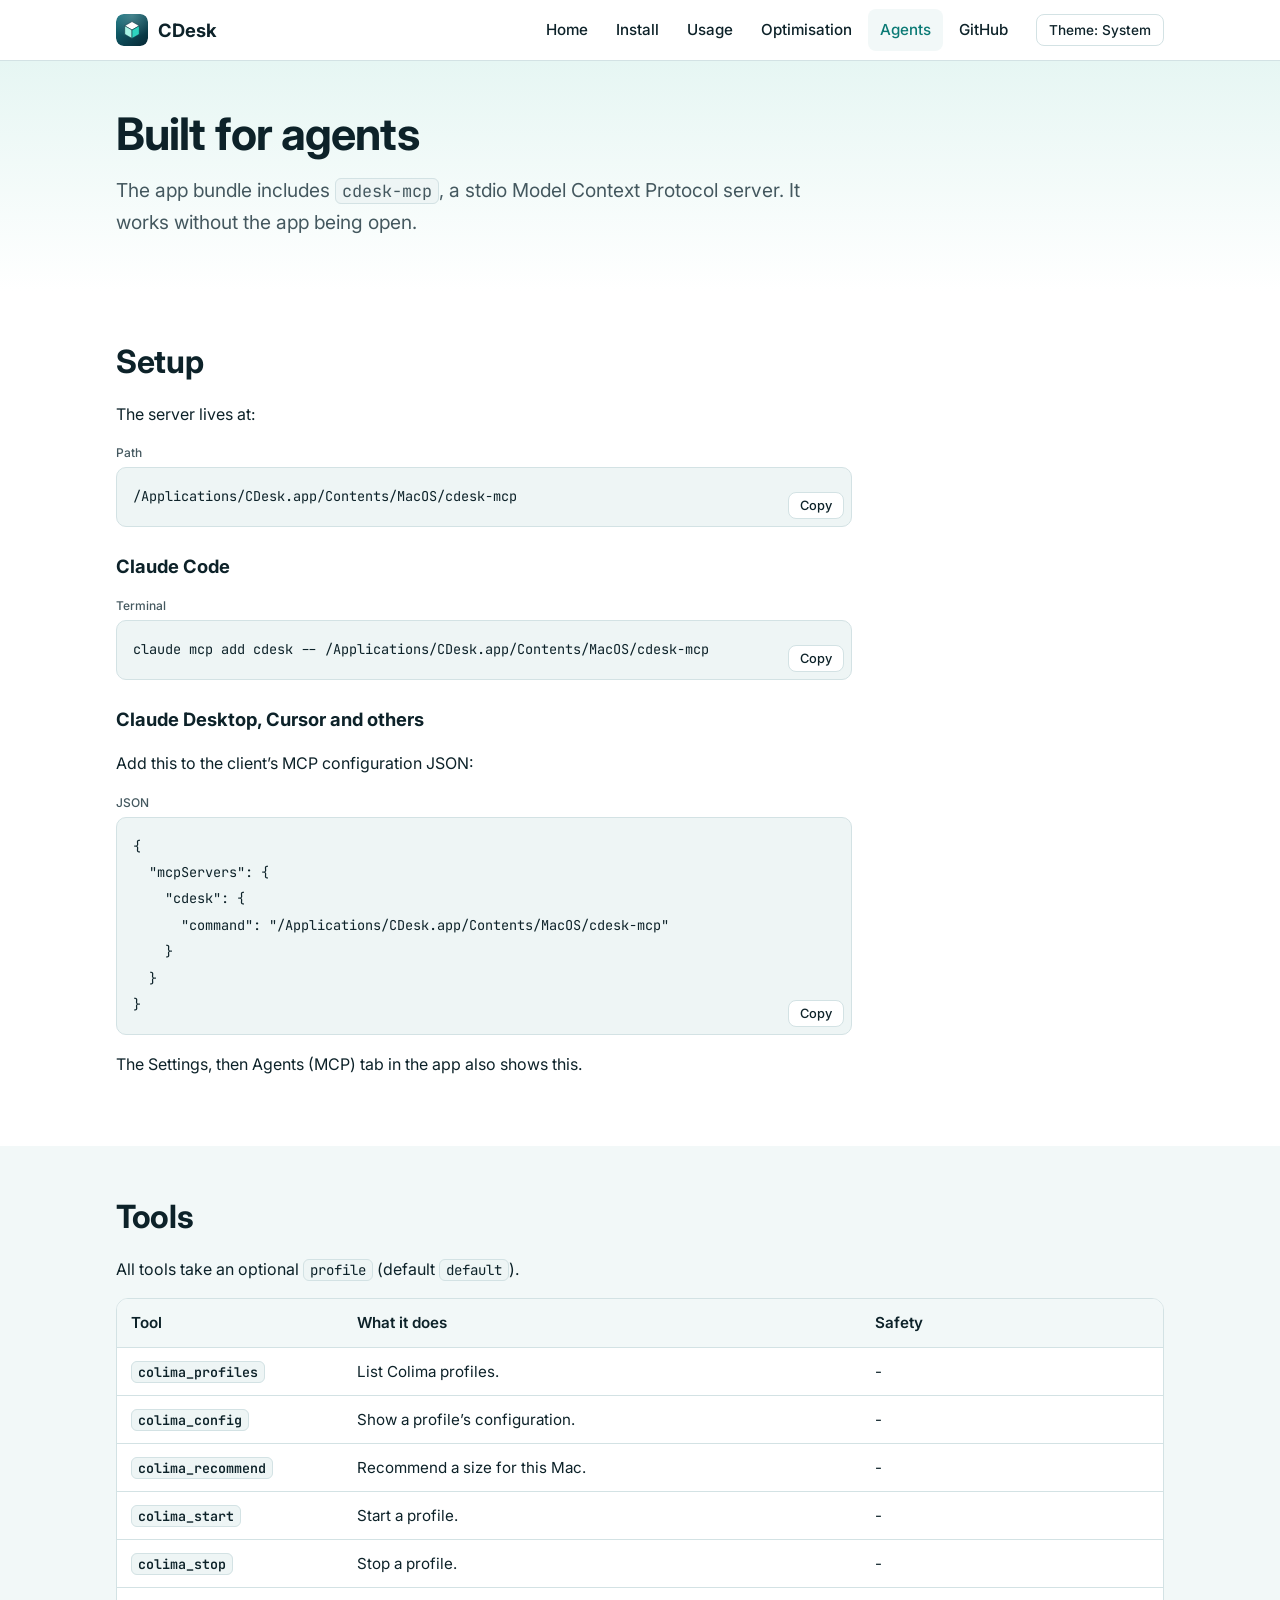
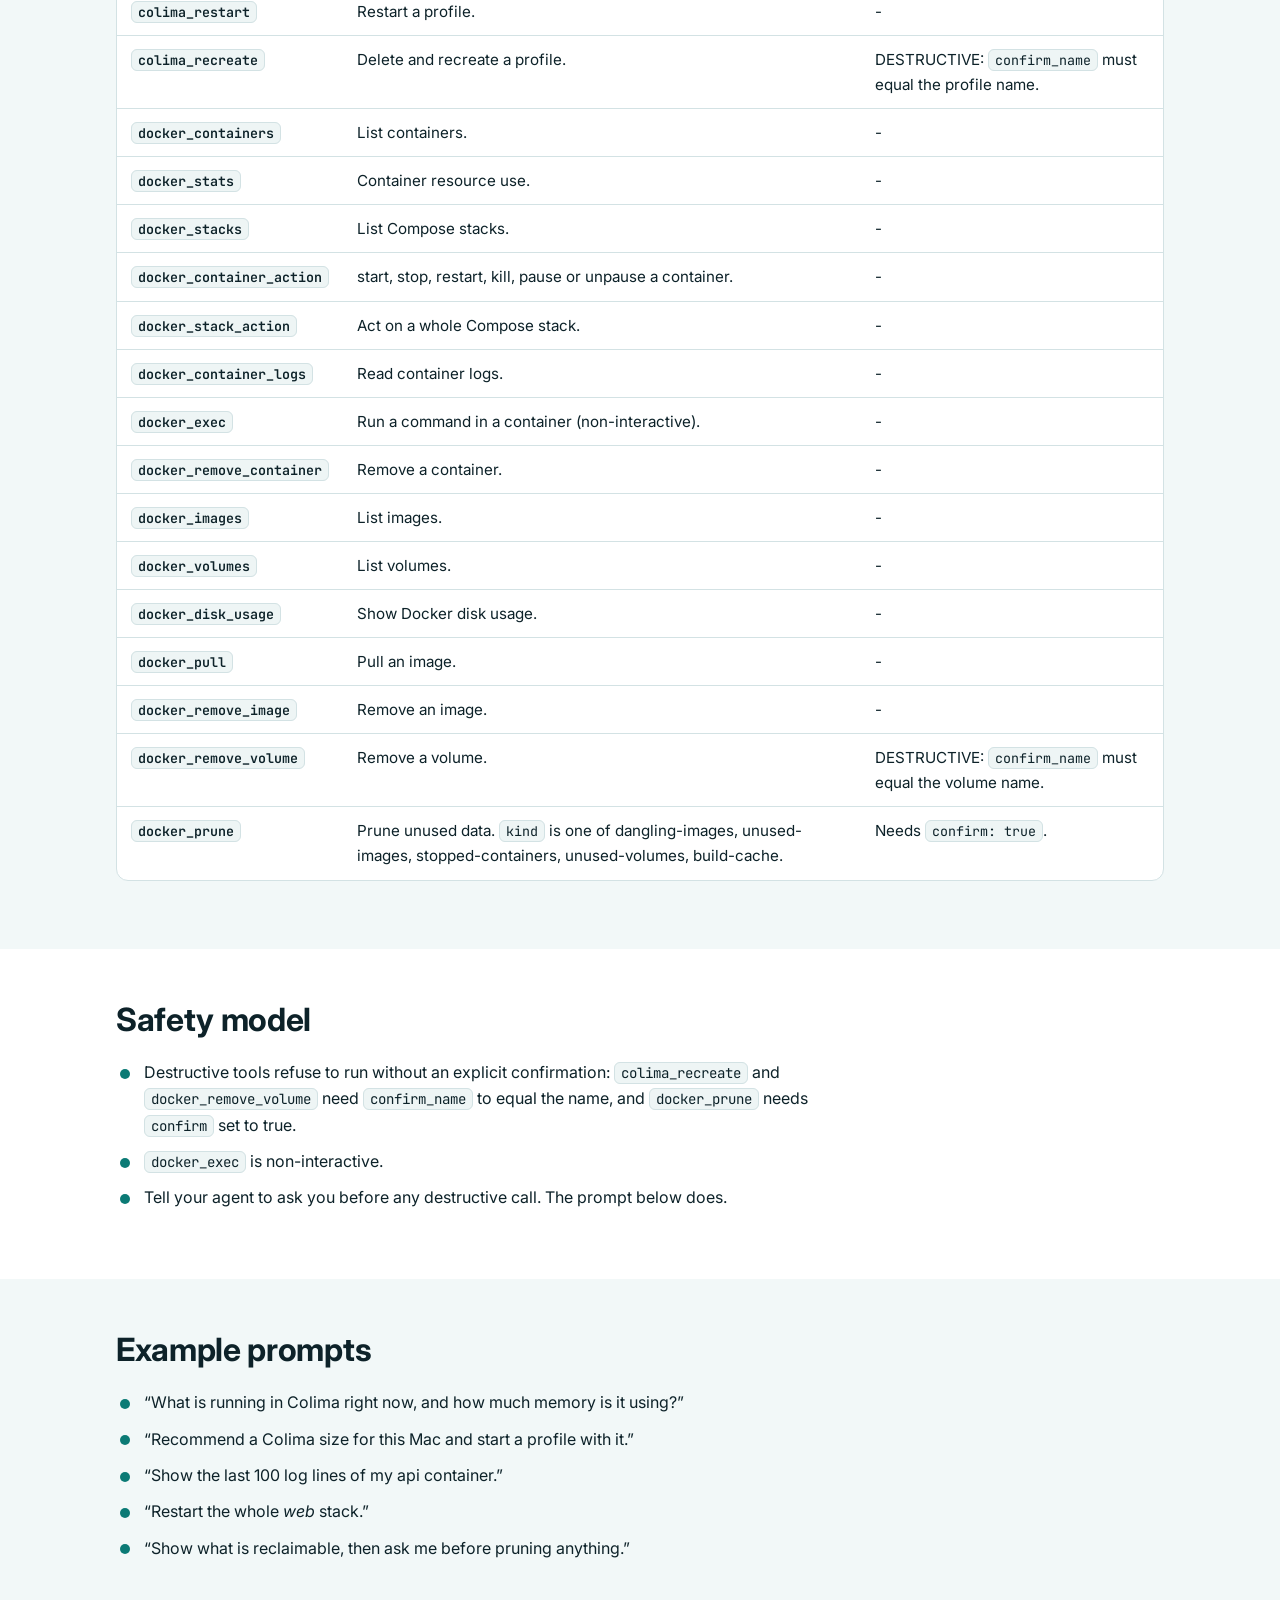
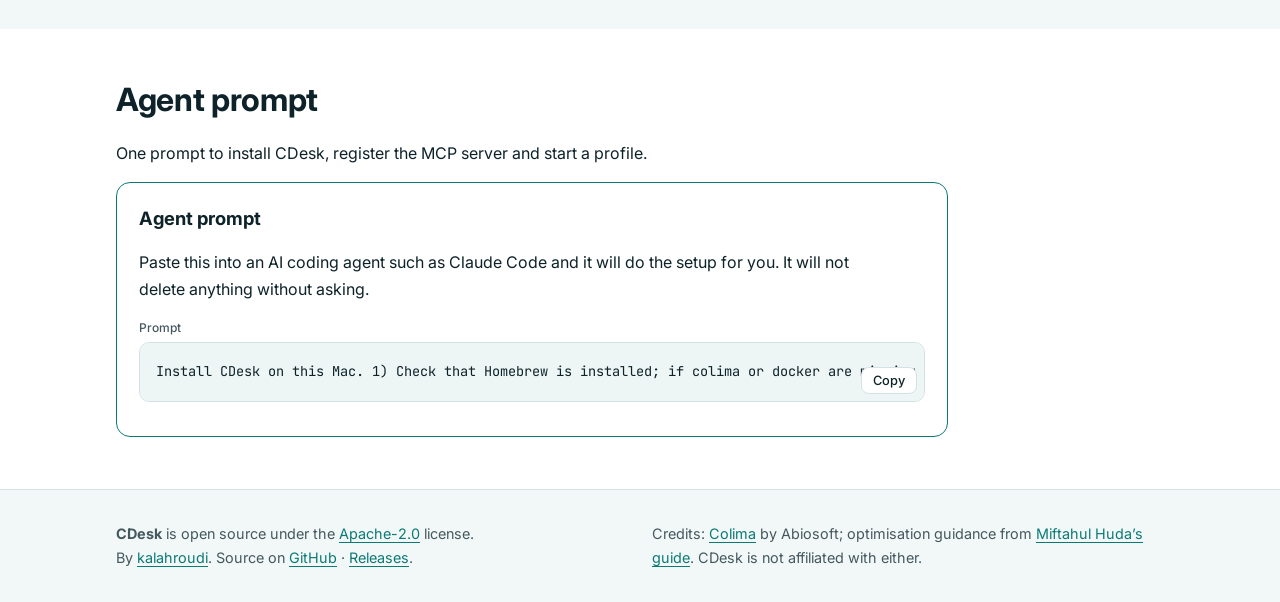
==== docs/agents.html @ 03bcd508 "Add documentation site and refresh screenshots Static GitHub Pages site (home, install, usage, optim" ====
<!doctype html>
<html lang="en">
<head>
<meta charset="utf-8">
<meta name="viewport" content="width=device-width, initial-scale=1">
<title>CDesk for agents (MCP)</title>
<meta name="description" content="Set up the cdesk-mcp Model Context Protocol server for Claude Code, Claude Desktop or Cursor, with the full tool list and safety model.">
<meta name="color-scheme" content="light dark">
<link rel="icon" type="image/svg+xml" href="assets/logo.svg">
<link rel="preconnect" href="https://fonts.googleapis.com">
<link rel="preconnect" href="https://fonts.gstatic.com" crossorigin>
<link rel="stylesheet" href="https://fonts.googleapis.com/css2?family=Inter:wght@400;500;600;700&amp;family=JetBrains+Mono:wght@400;500&amp;display=swap">
<link rel="stylesheet" href="style.css">
<script src="site.js"></script>
</head>
<body>
<a class="skip" href="#main">Skip to content</a>
<header class="site-header">
<div class="wrap bar">
<a class="brand" href="index.html"><img src="assets/logo.svg" alt="" width="32" height="32"><span>CDesk</span></a>
<button type="button" class="menu-btn" aria-expanded="false" aria-controls="site-nav">Menu</button>
<nav id="site-nav" aria-label="Main">
<ul><li><a href="index.html">Home</a></li><li><a href="install.html">Install</a></li><li><a href="usage.html">Usage</a></li><li><a href="optimization.html">Optimisation</a></li><li><a href="agents.html" aria-current="page">Agents</a></li><li><a href="https://github.com/kalahroudi/cdesk">GitHub</a></li></ul>
</nav>
<button type="button" class="theme-btn" aria-label="Colour theme: System. Click to change.">Theme: System</button>
</div>
</header>
<main id="main">
<section class="page-hero"><div class="wrap"><h1>Built for agents</h1><p class="lead">The app bundle includes <code>cdesk-mcp</code>, a stdio Model Context Protocol server. It works without the app being open.</p></div></section><section class="section " id="setup"><div class="wrap"><h2>Setup</h2><p>The server lives at:</p><div class="code"><span class="code-label">Path</span><pre><code>/Applications/CDesk.app/Contents/MacOS/cdesk-mcp</code></pre><button type="button" class="copy" aria-label="Copy to clipboard">Copy</button></div><h3>Claude Code</h3><div class="code"><span class="code-label">Terminal</span><pre><code>claude mcp add cdesk -- /Applications/CDesk.app/Contents/MacOS/cdesk-mcp</code></pre><button type="button" class="copy" aria-label="Copy to clipboard">Copy</button></div><h3>Claude Desktop, Cursor and others</h3><p>Add this to the client&rsquo;s MCP configuration JSON:</p><div class="code"><span class="code-label">JSON</span><pre><code>{
  &quot;mcpServers&quot;: {
    &quot;cdesk&quot;: {
      &quot;command&quot;: &quot;/Applications/CDesk.app/Contents/MacOS/cdesk-mcp&quot;
    }
  }
}</code></pre><button type="button" class="copy" aria-label="Copy to clipboard">Copy</button></div><p>The Settings, then Agents (MCP) tab in the app also shows this.</p></div></section><section class="section alt" id="tools"><div class="wrap"><h2>Tools</h2><p>All tools take an optional <code>profile</code> (default <code>default</code>).</p><div class="table-wrap"><table class="wide"><thead><tr><th scope="col">Tool</th><th scope="col">What it does</th><th scope="col">Safety</th></tr></thead><tbody><tr><th scope="row"><code>colima_profiles</code></th><td>List Colima profiles.</td><td>-</td></tr><tr><th scope="row"><code>colima_config</code></th><td>Show a profile&rsquo;s configuration.</td><td>-</td></tr><tr><th scope="row"><code>colima_recommend</code></th><td>Recommend a size for this Mac.</td><td>-</td></tr><tr><th scope="row"><code>colima_start</code></th><td>Start a profile.</td><td>-</td></tr><tr><th scope="row"><code>colima_stop</code></th><td>Stop a profile.</td><td>-</td></tr><tr><th scope="row"><code>colima_restart</code></th><td>Restart a profile.</td><td>-</td></tr><tr><th scope="row"><code>colima_recreate</code></th><td>Delete and recreate a profile.</td><td>DESTRUCTIVE: <code>confirm_name</code> must equal the profile name.</td></tr><tr><th scope="row"><code>docker_containers</code></th><td>List containers.</td><td>-</td></tr><tr><th scope="row"><code>docker_stats</code></th><td>Container resource use.</td><td>-</td></tr><tr><th scope="row"><code>docker_stacks</code></th><td>List Compose stacks.</td><td>-</td></tr><tr><th scope="row"><code>docker_container_action</code></th><td>start, stop, restart, kill, pause or unpause a container.</td><td>-</td></tr><tr><th scope="row"><code>docker_stack_action</code></th><td>Act on a whole Compose stack.</td><td>-</td></tr><tr><th scope="row"><code>docker_container_logs</code></th><td>Read container logs.</td><td>-</td></tr><tr><th scope="row"><code>docker_exec</code></th><td>Run a command in a container (non-interactive).</td><td>-</td></tr><tr><th scope="row"><code>docker_remove_container</code></th><td>Remove a container.</td><td>-</td></tr><tr><th scope="row"><code>docker_images</code></th><td>List images.</td><td>-</td></tr><tr><th scope="row"><code>docker_volumes</code></th><td>List volumes.</td><td>-</td></tr><tr><th scope="row"><code>docker_disk_usage</code></th><td>Show Docker disk usage.</td><td>-</td></tr><tr><th scope="row"><code>docker_pull</code></th><td>Pull an image.</td><td>-</td></tr><tr><th scope="row"><code>docker_remove_image</code></th><td>Remove an image.</td><td>-</td></tr><tr><th scope="row"><code>docker_remove_volume</code></th><td>Remove a volume.</td><td>DESTRUCTIVE: <code>confirm_name</code> must equal the volume name.</td></tr><tr><th scope="row"><code>docker_prune</code></th><td>Prune unused data. <code>kind</code> is one of dangling-images, unused-images, stopped-containers, unused-volumes, build-cache.</td><td>Needs <code>confirm: true</code>.</td></tr></tbody></table></div></div></section><section class="section " id="safety"><div class="wrap"><h2>Safety model</h2><ul class="checks"><li>Destructive tools refuse to run without an explicit confirmation: <code>colima_recreate</code> and <code>docker_remove_volume</code> need <code>confirm_name</code> to equal the name, and <code>docker_prune</code> needs <code>confirm</code> set to true.</li><li><code>docker_exec</code> is non-interactive.</li><li>Tell your agent to ask you before any destructive call. The prompt below does.</li></ul></div></section><section class="section alt" id="examples"><div class="wrap"><h2>Example prompts</h2><ul class="checks"><li>&ldquo;What is running in Colima right now, and how much memory is it using?&rdquo;</li><li>&ldquo;Recommend a Colima size for this Mac and start a profile with it.&rdquo;</li><li>&ldquo;Show the last 100 log lines of my api container.&rdquo;</li><li>&ldquo;Restart the whole <em>web</em> stack.&rdquo;</li><li>&ldquo;Show what is reclaimable, then ask me before pruning anything.&rdquo;</li></ul></div></section><section class="section " id="prompt"><div class="wrap"><h2>Agent prompt</h2><p>One prompt to install CDesk, register the MCP server and start a profile.</p><div class="callout"><h3>Agent prompt</h3><p>Paste this into an AI coding agent such as Claude Code and it will do the setup for you. It will not delete anything without asking.</p><div class="code"><span class="code-label">Prompt</span><pre><code>Install CDesk on this Mac. 1) Check that Homebrew is installed; if colima or docker are missing run `brew install colima docker`. 2) Run `curl -fsSL https://raw.githubusercontent.com/kalahroudi/cdesk/main/scripts/install.sh | bash`. 3) Register its MCP server: `claude mcp add cdesk -- /Applications/CDesk.app/Contents/MacOS/cdesk-mcp`. 4) Call colima_profiles; if there are none, call colima_recommend and start a profile with the recommended cpus/memory_gib/disk_gib via colima_start. 5) Tell me what is running. Never call colima_recreate, docker_remove_volume or docker_prune without asking me first.</code></pre><button type="button" class="copy" aria-label="Copy to clipboard">Copy</button></div></div></div></section>
</main>
<footer class="site-footer">
<div class="wrap foot">
<div><strong>CDesk</strong> is open source under the <a href="https://github.com/kalahroudi/cdesk/blob/main/LICENSE">Apache-2.0</a> license.<br>
By <a href="https://github.com/kalahroudi">kalahroudi</a>. Source on <a href="https://github.com/kalahroudi/cdesk">GitHub</a> &middot; <a href="https://github.com/kalahroudi/cdesk/releases">Releases</a>.</div>
<div>Credits: <a href="https://github.com/abiosoft/colima">Colima</a> by Abiosoft; optimisation guidance from <a href="https://iniakunhuda.medium.com/2-years-with-colima-the-optimization-guide-i-wish-i-had-from-day-one-8b89b8155285">Miftahul Huda&rsquo;s guide</a>. CDesk is not affiliated with either.</div>
</div>
</footer>
</body>
</html>
---- docs/style.css ----
:root {
  --bg: #ffffff; --bg-alt: #f2f8f8; --surface: #ffffff; --text: #0d2229; --muted: #44585f;
  --border: #d3e2e4; --accent: #0b7a75; --accent-text: #ffffff; --link: #0b7a75;
  --code-bg: #eef5f5; --shadow: 0 8px 28px rgba(7, 42, 55, .12);
  --hero-from: #e6f6f3; --hero-to: #ffffff;
  --font: "Inter", system-ui, -apple-system, "Segoe UI", Roboto, sans-serif;
  --mono: "JetBrains Mono", ui-monospace, "SF Mono", Menlo, Consolas, monospace;
  color-scheme: light;
}
@media (prefers-color-scheme: dark) {
  :root:not([data-theme="light"]) {
    --bg: #0a1519; --bg-alt: #0f1d22; --surface: #12242a; --text: #e6f1f2; --muted: #a3b8bd;
    --border: #25404a; --accent: #2dd4bf; --accent-text: #05201d; --link: #2dd4bf;
    --code-bg: #0c1a1f; --shadow: 0 8px 28px rgba(0, 0, 0, .45);
    --hero-from: #0d2a30; --hero-to: #0a1519; color-scheme: dark;
  }
}
:root[data-theme="dark"] {
  --bg: #0a1519; --bg-alt: #0f1d22; --surface: #12242a; --text: #e6f1f2; --muted: #a3b8bd;
  --border: #25404a; --accent: #2dd4bf; --accent-text: #05201d; --link: #2dd4bf;
  --code-bg: #0c1a1f; --shadow: 0 8px 28px rgba(0, 0, 0, .45);
  --hero-from: #0d2a30; --hero-to: #0a1519; color-scheme: dark;
}
* { box-sizing: border-box; }
html { scroll-behavior: smooth; -webkit-text-size-adjust: 100%; }
body { margin: 0; background: var(--bg); color: var(--text); font: 400 1rem/1.65 var(--font); }
img { max-width: 100%; height: auto; display: block; }
a { color: var(--link); text-underline-offset: 3px; }
a:hover { text-decoration-thickness: 2px; }
:focus-visible { outline: 3px solid var(--accent); outline-offset: 2px; border-radius: 4px; }
.wrap { max-width: 1080px; margin: 0 auto; padding: 0 16px; }
.skip { position: absolute; left: 8px; top: -60px; background: var(--accent); color: var(--accent-text); padding: 10px 14px; border-radius: 8px; z-index: 100; font-weight: 600; }
.skip:focus { top: 8px; }
.muted { color: var(--muted); } .small { font-size: .875rem; }

/* theme-aware images */
.only-dark { display: none; }
:root[data-theme="dark"] .only-light { display: none; }
:root[data-theme="dark"] .only-dark { display: block; }
@media (prefers-color-scheme: dark) {
  :root:not([data-theme="light"]) .only-light { display: none; }
  :root:not([data-theme="light"]) .only-dark { display: block; }
}

/* header */
.site-header { position: sticky; top: 0; z-index: 50; background: var(--bg); border-bottom: 1px solid var(--border); }
.bar { display: flex; align-items: center; gap: 16px; min-height: 60px; flex-wrap: wrap; }
.brand { display: flex; align-items: center; gap: 10px; font-weight: 700; font-size: 1.15rem; color: var(--text); text-decoration: none; }
.brand img { border-radius: 8px; }
#site-nav { margin-left: auto; }
#site-nav ul { list-style: none; display: flex; gap: 4px; margin: 0; padding: 0; }
#site-nav a { display: block; padding: 8px 12px; border-radius: 8px; color: var(--text); text-decoration: none; font-weight: 500; font-size: .95rem; }
#site-nav a:hover { background: var(--bg-alt); }
#site-nav a[aria-current="page"] { color: var(--accent); background: var(--bg-alt); }
.theme-btn, .menu-btn { font: 500 .85rem var(--font); color: var(--text); background: var(--surface); border: 1px solid var(--border); border-radius: 8px; padding: 7px 12px; cursor: pointer; }
.theme-btn:hover, .menu-btn:hover { border-color: var(--accent); }
.menu-btn { display: none; margin-left: auto; }
@media (max-width: 800px) {
  .menu-btn { display: inline-block; }
  .theme-btn { order: 3; }
  #site-nav { order: 5; width: 100%; margin: 0; display: none; }
  #site-nav.open { display: block; padding-bottom: 10px; }
  #site-nav ul { flex-direction: column; }
}

/* hero */
.hero { background: linear-gradient(180deg, var(--hero-from), var(--hero-to)); padding: 56px 0 40px; }
.hero-grid { display: grid; grid-template-columns: 1.2fr .8fr; gap: 40px; align-items: center; }
.hero-logo { border-radius: 20px; margin-bottom: 18px; box-shadow: var(--shadow); }
h1 { font-size: clamp(2rem, 5vw, 3.2rem); line-height: 1.12; letter-spacing: -.02em; margin: 0 0 16px; }
h2 { font-size: clamp(1.5rem, 3.2vw, 2rem); line-height: 1.2; letter-spacing: -.01em; margin: 0 0 20px; }
h3 { font-size: 1.15rem; margin: 24px 0 8px; }
.lead { font-size: 1.2rem; color: var(--muted); max-width: 46rem; margin: 0 0 24px; }
.lead a { font-weight: 500; }
.btns { display: flex; gap: 12px; flex-wrap: wrap; margin-bottom: 16px; }
.btn { display: inline-block; padding: 11px 20px; border-radius: 10px; border: 1px solid var(--border); background: var(--surface); color: var(--text); font-weight: 600; text-decoration: none; }
.btn:hover { border-color: var(--accent); }
.btn.primary { background: var(--accent); border-color: var(--accent); color: var(--accent-text); }
.btn.primary:hover { filter: brightness(1.08); }
.page-hero { background: linear-gradient(180deg, var(--hero-from), var(--hero-to)); padding: 48px 0 28px; }
.page-hero h1 { font-size: clamp(1.9rem, 4.5vw, 2.8rem); }
@media (max-width: 800px) { .hero-grid { grid-template-columns: 1fr; } .hero-shot { max-width: 320px; margin: 0 auto; } }

/* sections */
.section { padding: 52px 0; }
.section.alt { background: var(--bg-alt); }
.section p { max-width: 46rem; }
.section ul, .section ol { max-width: 46rem; }
.grid.two { display: grid; grid-template-columns: 1fr 1fr; gap: 20px; }
@media (max-width: 800px) { .grid.two { grid-template-columns: 1fr; } }
.card { background: var(--surface); border: 1px solid var(--border); border-radius: 14px; padding: 22px; }
.card h3 { margin-top: 0; }
.card p, .card ul { max-width: none; }
.stats { display: grid; grid-template-columns: repeat(4, 1fr); gap: 16px; margin-bottom: 28px; }
@media (max-width: 800px) { .stats { grid-template-columns: 1fr 1fr; } }
.stat { background: var(--surface); border: 1px solid var(--border); border-radius: 14px; padding: 18px; }
.stat .num { font-size: 2rem; font-weight: 700; color: var(--accent); line-height: 1.1; }
.stat .lbl { color: var(--muted); font-size: .9rem; margin-top: 6px; }
.checks { padding-left: 0; list-style: none; }
.checks li { position: relative; padding-left: 28px; margin: 10px 0; }
.checks li::before { content: ""; position: absolute; left: 4px; top: .6em; width: 10px; height: 10px; border-radius: 50%; background: var(--accent); }
.steps { padding-left: 24px; }
.steps li { margin: 8px 0; }

/* figures */
.shot { margin: 0; }
.shot img { width: 100%; border-radius: 12px; border: 1px solid var(--border); box-shadow: var(--shadow); background: var(--surface); }
.shot figcaption { color: var(--muted); font-size: .9rem; margin-top: 8px; }
.shot.narrow { max-width: 320px; }
.section > .wrap > .shot { max-width: 900px; margin-top: 20px; }
.gallery { display: grid; grid-template-columns: 1fr 1fr; gap: 28px 24px; align-items: start; margin-top: 12px; }
@media (max-width: 800px) { .gallery { grid-template-columns: 1fr; } }

/* code */
code, kbd { font-family: var(--mono); font-size: .88em; background: var(--code-bg); border: 1px solid var(--border); border-radius: 6px; padding: 1px 6px; }
kbd { border-bottom-width: 2px; }
.code { position: relative; margin: 14px 0; max-width: 46rem; }
.code pre { margin: 0; background: var(--code-bg); border: 1px solid var(--border); border-radius: 10px; padding: 16px 84px 16px 16px; overflow-x: auto; }
.code pre code { background: none; border: 0; padding: 0; font-size: .85rem; line-height: 1.6; white-space: pre; }
.code-label { display: block; font-size: .75rem; color: var(--muted); margin-bottom: 4px; font-weight: 500; }
.copy { position: absolute; right: 8px; bottom: 8px; top: auto; font: 500 .8rem var(--font); color: var(--text); background: var(--surface); border: 1px solid var(--border); border-radius: 8px; padding: 5px 11px; cursor: pointer; }
.copy:hover { border-color: var(--accent); }
.code .copy { top: auto; }
.code-label + pre { }
.callout { background: var(--surface); border: 1px solid var(--accent); border-radius: 14px; padding: 20px 22px; max-width: 52rem; }
.callout h3 { margin-top: 0; }
.callout .code { max-width: none; }

/* tables */
.table-wrap { overflow-x: auto; margin: 16px 0; border: 1px solid var(--border); border-radius: 12px; background: var(--surface); }
table { border-collapse: collapse; width: 100%; font-size: .95rem; }
th, td { text-align: left; padding: 11px 14px; border-bottom: 1px solid var(--border); vertical-align: top; }
thead th { background: var(--bg-alt); font-weight: 600; }
tbody tr:last-child > * { border-bottom: 0; }
tbody th { font-weight: 600; }
table.wide { min-width: 640px; }

/* faq */
.faq details { background: var(--surface); border: 1px solid var(--border); border-radius: 12px; margin: 10px 0; max-width: 46rem; }
.faq summary { cursor: pointer; padding: 14px 18px; font-weight: 600; }
.faq .ans { padding: 0 18px 14px; }
.faq .ans p { margin: 0 0 8px; }

/* footer */
.site-footer { border-top: 1px solid var(--border); background: var(--bg-alt); padding: 32px 0; color: var(--muted); font-size: .9rem; }
.foot { display: grid; grid-template-columns: 1fr 1fr; gap: 24px; }
@media (max-width: 800px) { .foot { grid-template-columns: 1fr; } }

@media (prefers-reduced-motion: reduce) {
  html { scroll-behavior: auto; }
  * { transition: none !important; animation: none !important; }
}
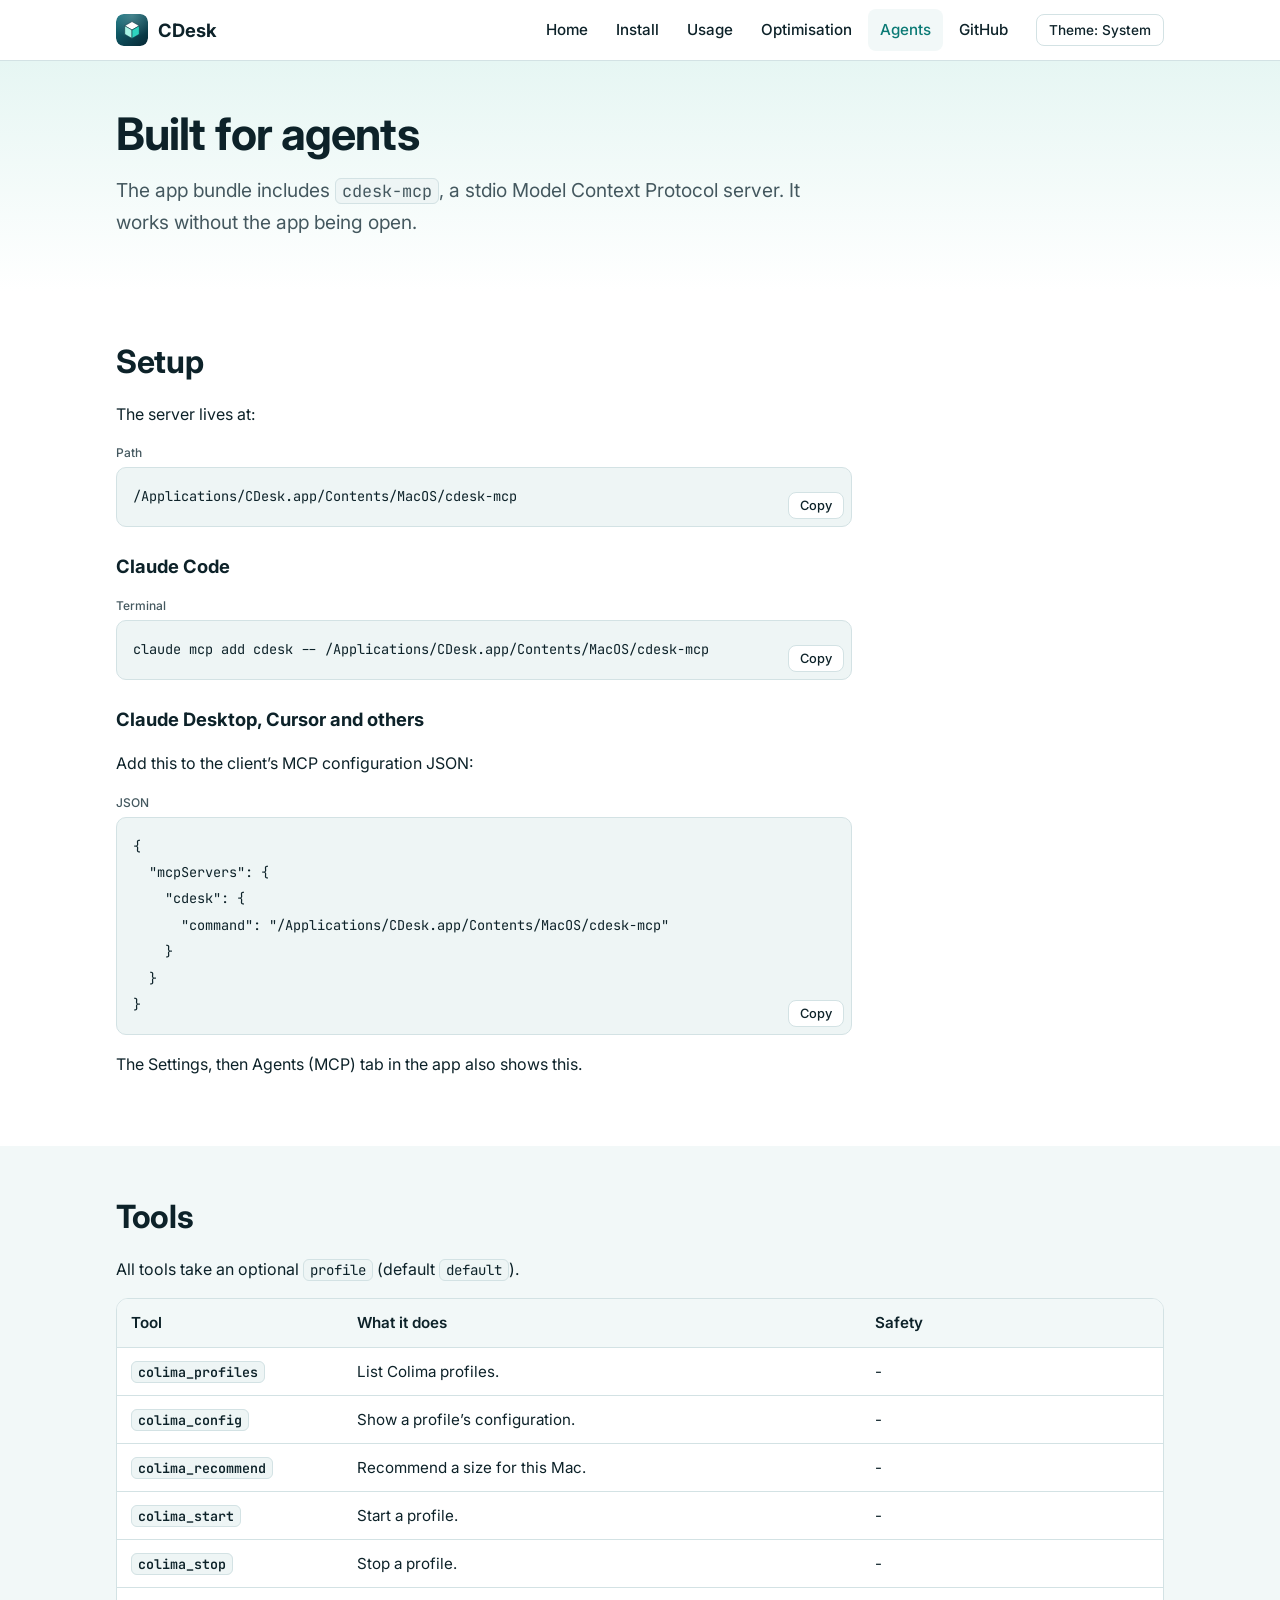
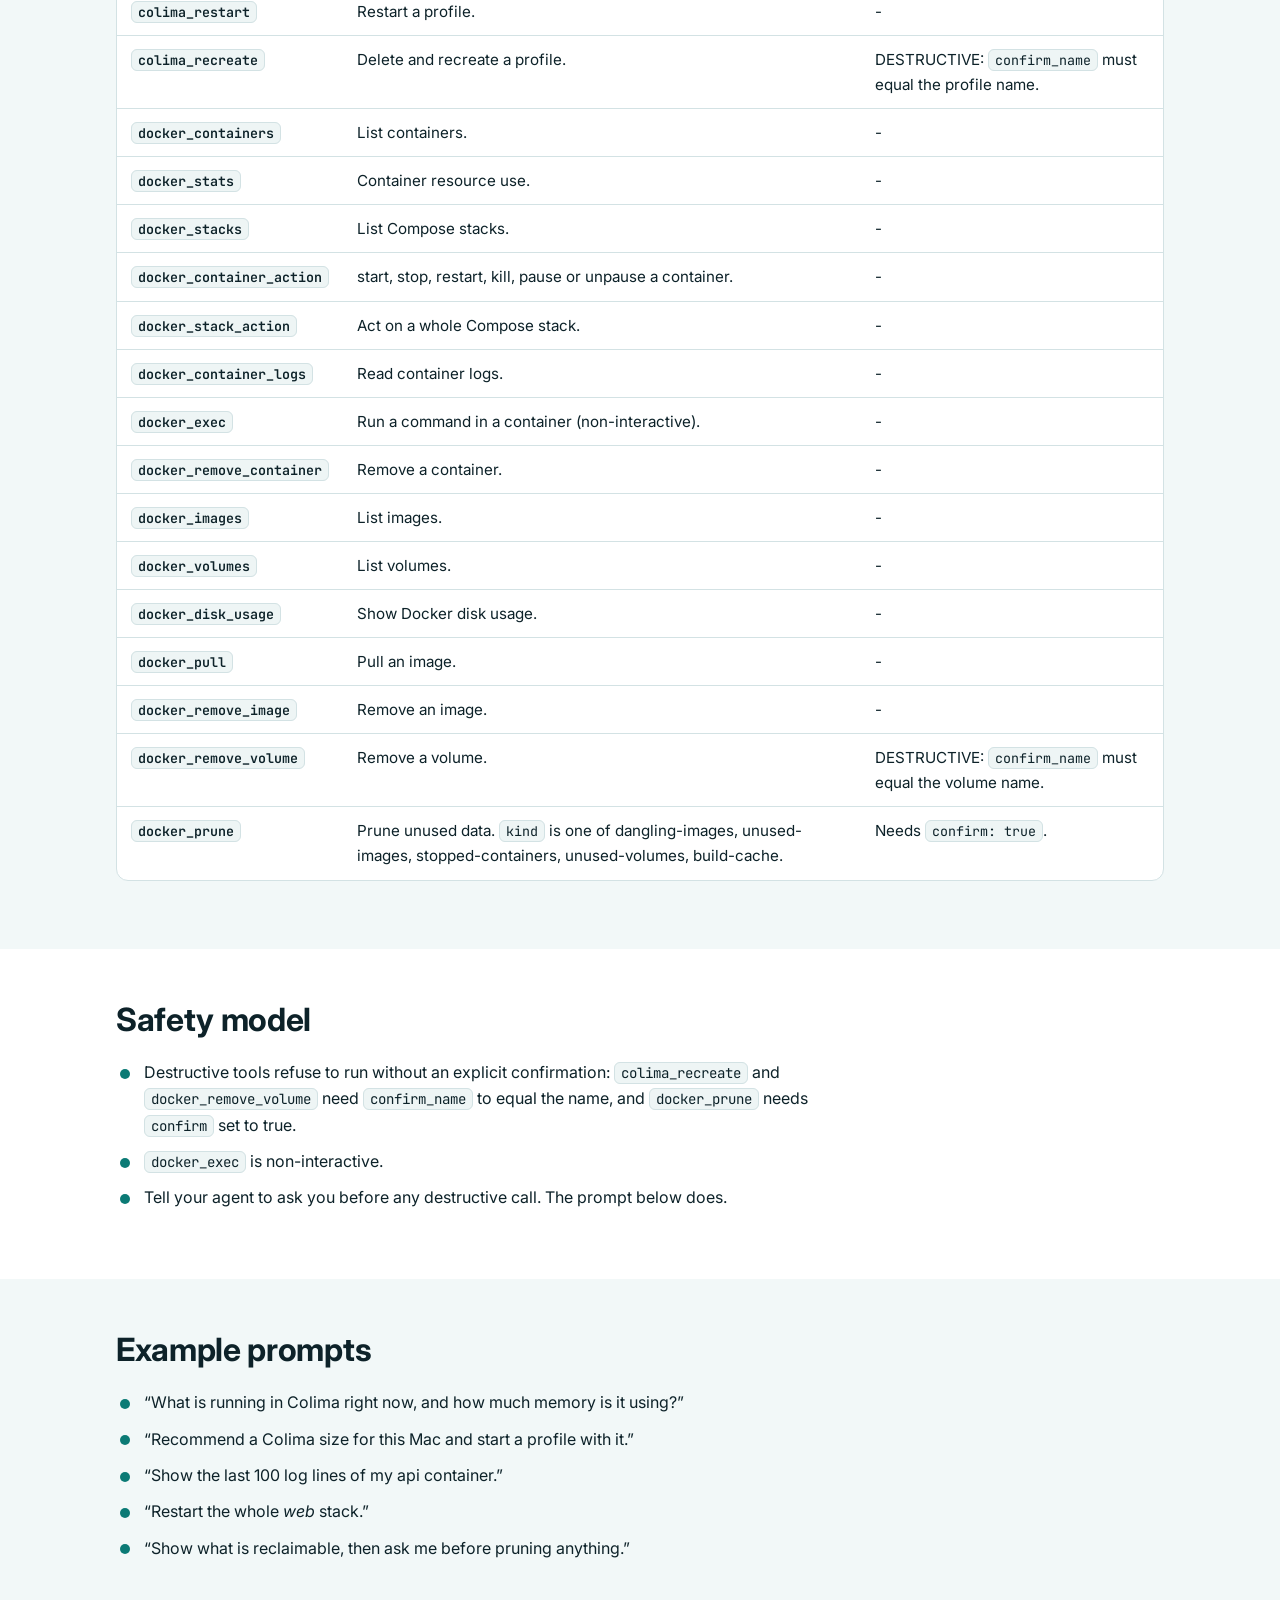
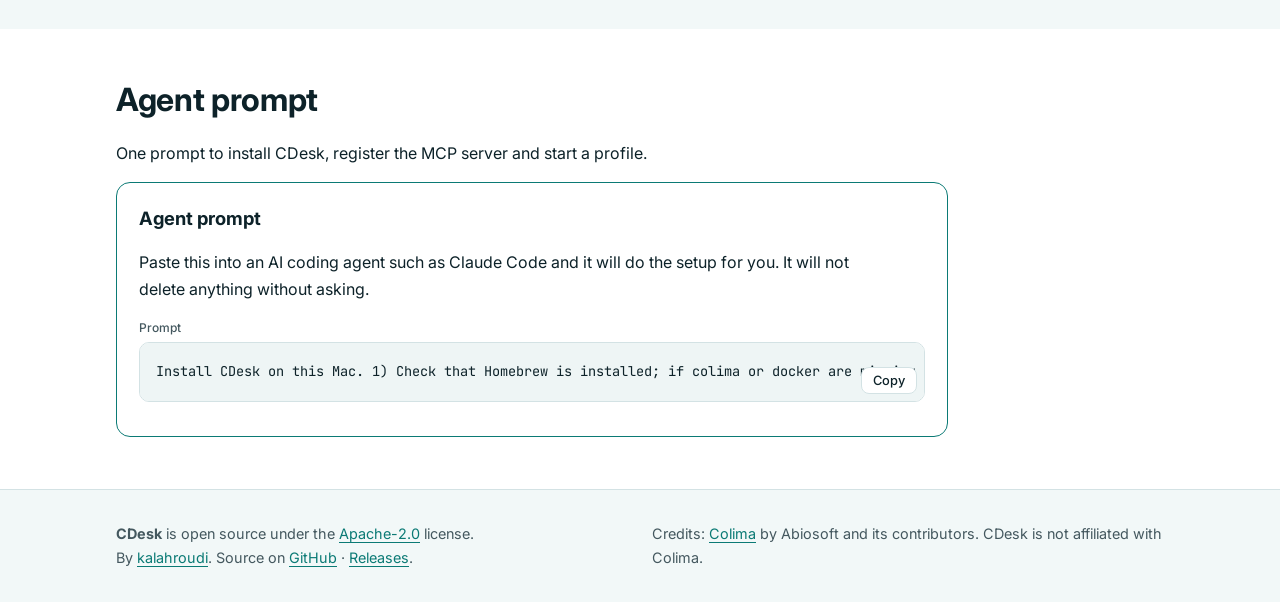
==== commit 00c1bc57: "Describe the optimisation approach on its own terms Remove references to the third-party guide; stat" ====
--- a/docs/agents.html
+++ b/docs/agents.html
@@ -38,7 +38,7 @@
 <div class="wrap foot">
 <div><strong>CDesk</strong> is open source under the <a href="https://github.com/kalahroudi/cdesk/blob/main/LICENSE">Apache-2.0</a> license.<br>
 By <a href="https://github.com/kalahroudi">kalahroudi</a>. Source on <a href="https://github.com/kalahroudi/cdesk">GitHub</a> &middot; <a href="https://github.com/kalahroudi/cdesk/releases">Releases</a>.</div>
-<div>Credits: <a href="https://github.com/abiosoft/colima">Colima</a> by Abiosoft; optimisation guidance from <a href="https://iniakunhuda.medium.com/2-years-with-colima-the-optimization-guide-i-wish-i-had-from-day-one-8b89b8155285">Miftahul Huda&rsquo;s guide</a>. CDesk is not affiliated with either.</div>
+<div>Credits: <a href="https://github.com/abiosoft/colima">Colima</a> by Abiosoft and its contributors. CDesk is not affiliated with Colima.</div>
 </div>
 </footer>
 </body>
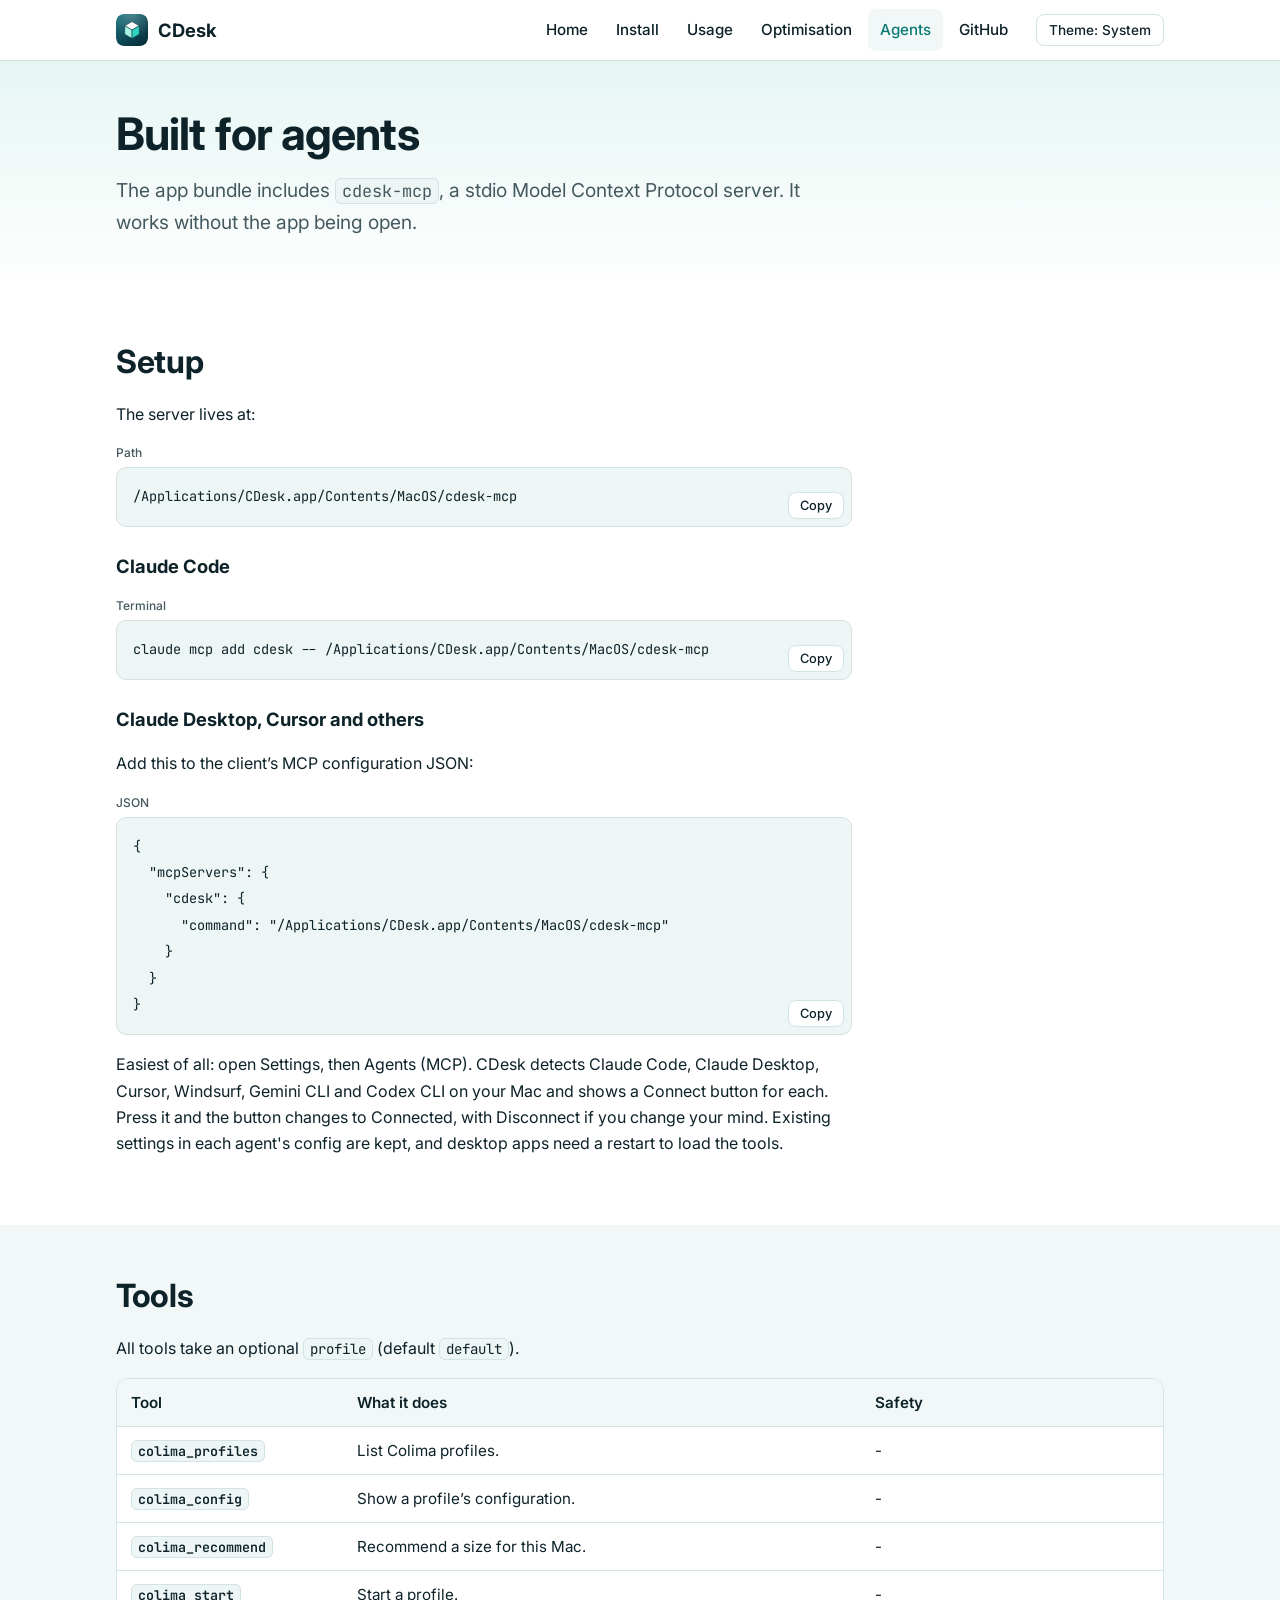
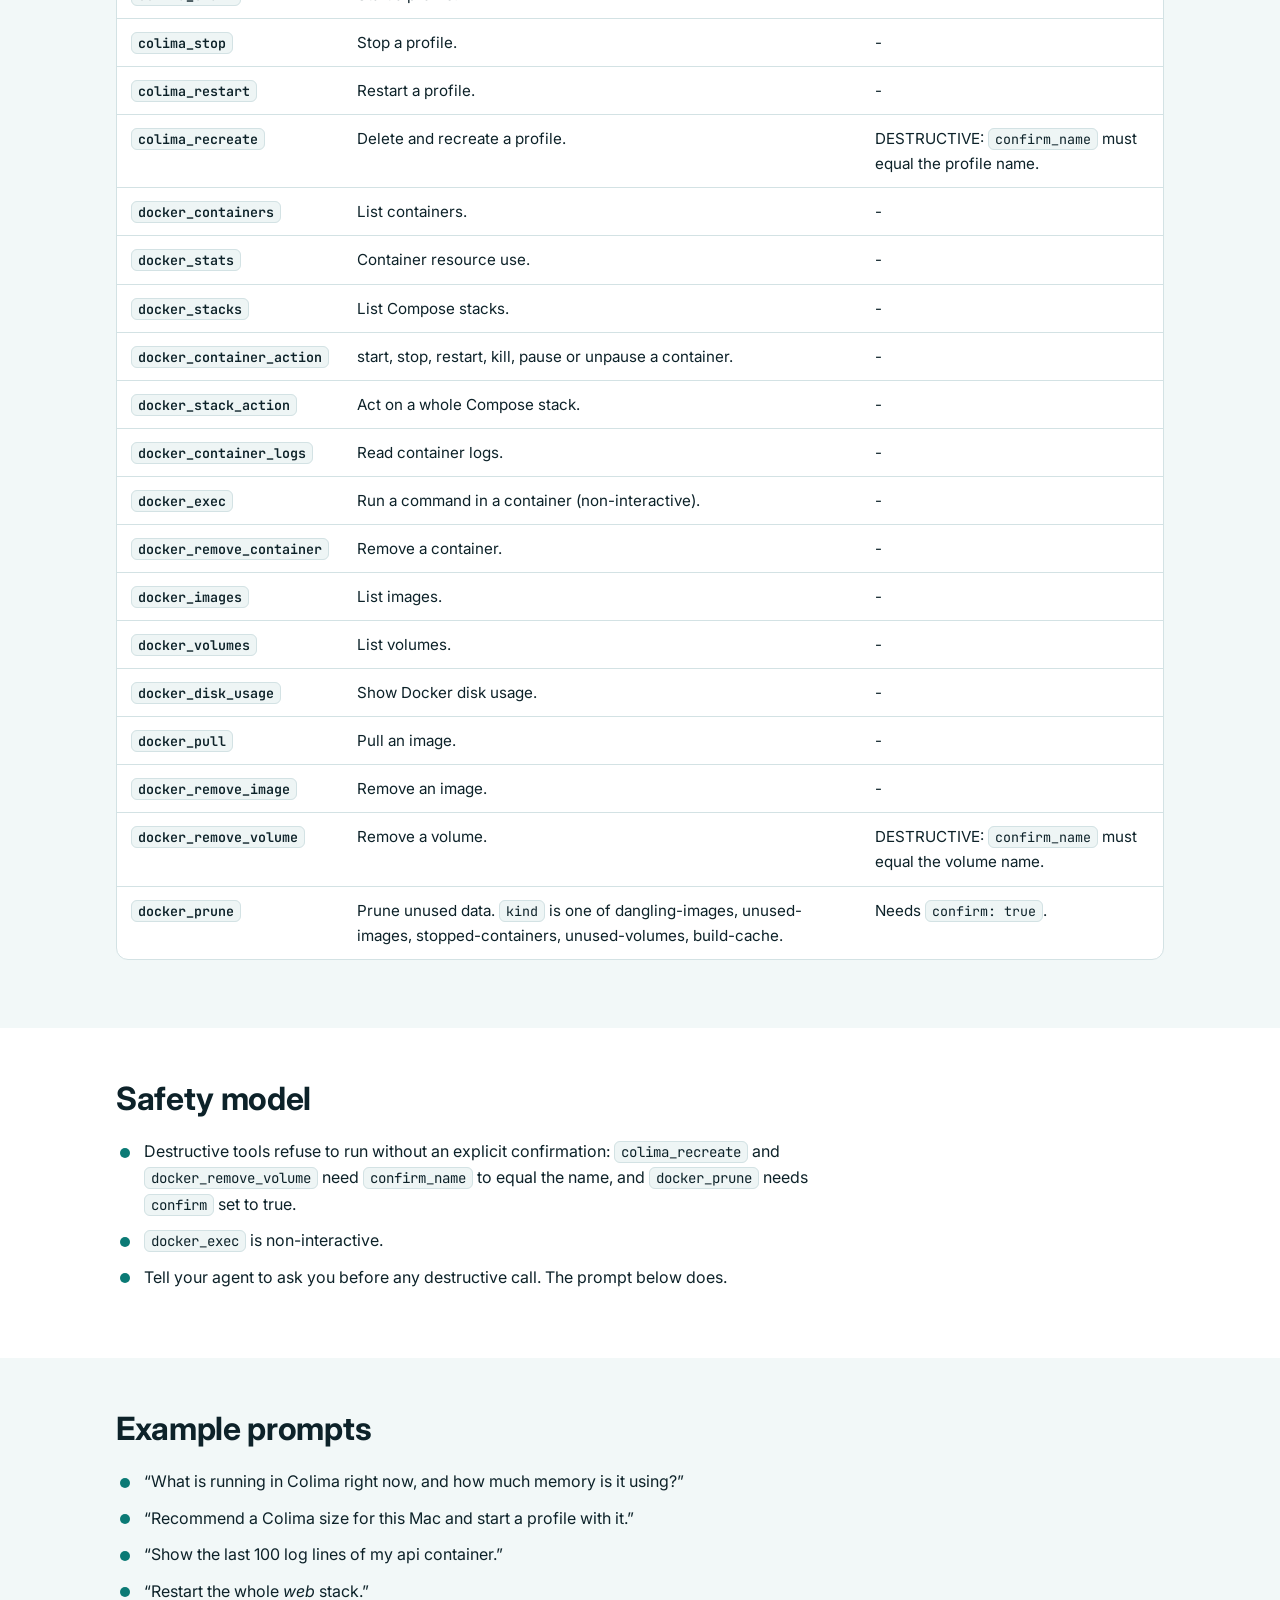
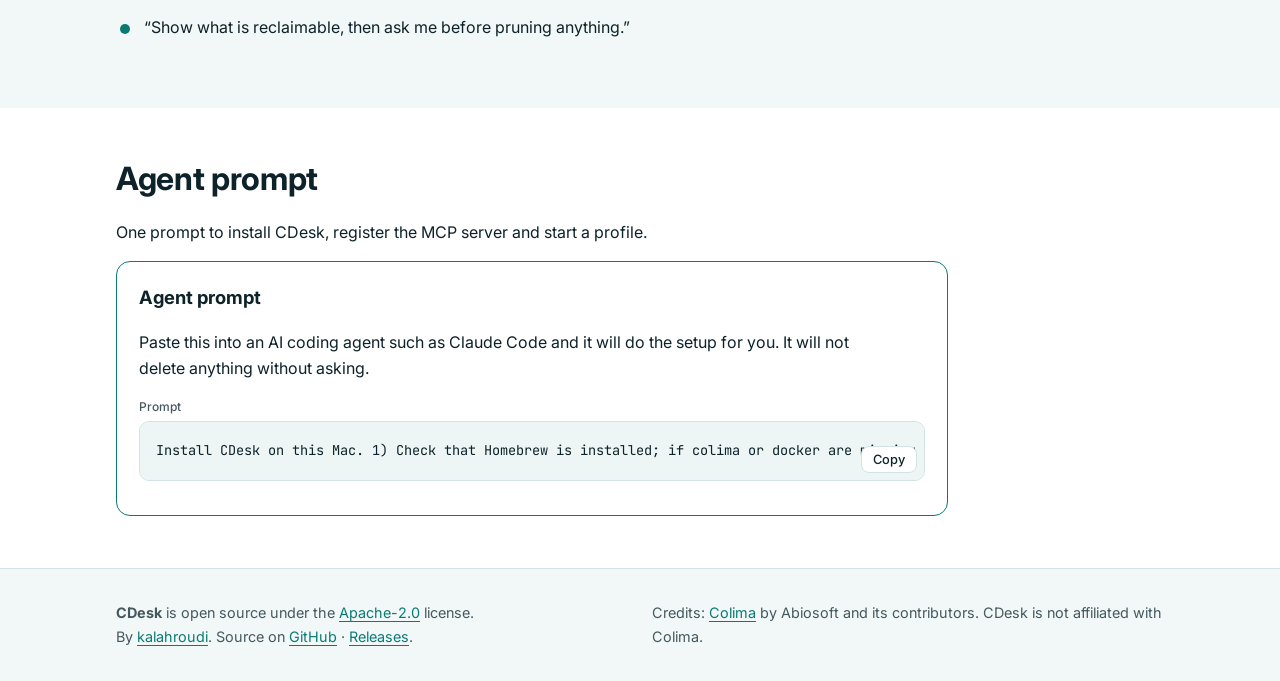
==== commit f54604f4: "Detect AI agents and connect them to the MCP server from Settings Settings > Agents scans for Claude" ====
--- a/docs/agents.html
+++ b/docs/agents.html
@@ -32,7 +32,7 @@
       &quot;command&quot;: &quot;/Applications/CDesk.app/Contents/MacOS/cdesk-mcp&quot;
     }
   }
-}</code></pre><button type="button" class="copy" aria-label="Copy to clipboard">Copy</button></div><p>The Settings, then Agents (MCP) tab in the app also shows this.</p></div></section><section class="section alt" id="tools"><div class="wrap"><h2>Tools</h2><p>All tools take an optional <code>profile</code> (default <code>default</code>).</p><div class="table-wrap"><table class="wide"><thead><tr><th scope="col">Tool</th><th scope="col">What it does</th><th scope="col">Safety</th></tr></thead><tbody><tr><th scope="row"><code>colima_profiles</code></th><td>List Colima profiles.</td><td>-</td></tr><tr><th scope="row"><code>colima_config</code></th><td>Show a profile&rsquo;s configuration.</td><td>-</td></tr><tr><th scope="row"><code>colima_recommend</code></th><td>Recommend a size for this Mac.</td><td>-</td></tr><tr><th scope="row"><code>colima_start</code></th><td>Start a profile.</td><td>-</td></tr><tr><th scope="row"><code>colima_stop</code></th><td>Stop a profile.</td><td>-</td></tr><tr><th scope="row"><code>colima_restart</code></th><td>Restart a profile.</td><td>-</td></tr><tr><th scope="row"><code>colima_recreate</code></th><td>Delete and recreate a profile.</td><td>DESTRUCTIVE: <code>confirm_name</code> must equal the profile name.</td></tr><tr><th scope="row"><code>docker_containers</code></th><td>List containers.</td><td>-</td></tr><tr><th scope="row"><code>docker_stats</code></th><td>Container resource use.</td><td>-</td></tr><tr><th scope="row"><code>docker_stacks</code></th><td>List Compose stacks.</td><td>-</td></tr><tr><th scope="row"><code>docker_container_action</code></th><td>start, stop, restart, kill, pause or unpause a container.</td><td>-</td></tr><tr><th scope="row"><code>docker_stack_action</code></th><td>Act on a whole Compose stack.</td><td>-</td></tr><tr><th scope="row"><code>docker_container_logs</code></th><td>Read container logs.</td><td>-</td></tr><tr><th scope="row"><code>docker_exec</code></th><td>Run a command in a container (non-interactive).</td><td>-</td></tr><tr><th scope="row"><code>docker_remove_container</code></th><td>Remove a container.</td><td>-</td></tr><tr><th scope="row"><code>docker_images</code></th><td>List images.</td><td>-</td></tr><tr><th scope="row"><code>docker_volumes</code></th><td>List volumes.</td><td>-</td></tr><tr><th scope="row"><code>docker_disk_usage</code></th><td>Show Docker disk usage.</td><td>-</td></tr><tr><th scope="row"><code>docker_pull</code></th><td>Pull an image.</td><td>-</td></tr><tr><th scope="row"><code>docker_remove_image</code></th><td>Remove an image.</td><td>-</td></tr><tr><th scope="row"><code>docker_remove_volume</code></th><td>Remove a volume.</td><td>DESTRUCTIVE: <code>confirm_name</code> must equal the volume name.</td></tr><tr><th scope="row"><code>docker_prune</code></th><td>Prune unused data. <code>kind</code> is one of dangling-images, unused-images, stopped-containers, unused-volumes, build-cache.</td><td>Needs <code>confirm: true</code>.</td></tr></tbody></table></div></div></section><section class="section " id="safety"><div class="wrap"><h2>Safety model</h2><ul class="checks"><li>Destructive tools refuse to run without an explicit confirmation: <code>colima_recreate</code> and <code>docker_remove_volume</code> need <code>confirm_name</code> to equal the name, and <code>docker_prune</code> needs <code>confirm</code> set to true.</li><li><code>docker_exec</code> is non-interactive.</li><li>Tell your agent to ask you before any destructive call. The prompt below does.</li></ul></div></section><section class="section alt" id="examples"><div class="wrap"><h2>Example prompts</h2><ul class="checks"><li>&ldquo;What is running in Colima right now, and how much memory is it using?&rdquo;</li><li>&ldquo;Recommend a Colima size for this Mac and start a profile with it.&rdquo;</li><li>&ldquo;Show the last 100 log lines of my api container.&rdquo;</li><li>&ldquo;Restart the whole <em>web</em> stack.&rdquo;</li><li>&ldquo;Show what is reclaimable, then ask me before pruning anything.&rdquo;</li></ul></div></section><section class="section " id="prompt"><div class="wrap"><h2>Agent prompt</h2><p>One prompt to install CDesk, register the MCP server and start a profile.</p><div class="callout"><h3>Agent prompt</h3><p>Paste this into an AI coding agent such as Claude Code and it will do the setup for you. It will not delete anything without asking.</p><div class="code"><span class="code-label">Prompt</span><pre><code>Install CDesk on this Mac. 1) Check that Homebrew is installed; if colima or docker are missing run `brew install colima docker`. 2) Run `curl -fsSL https://raw.githubusercontent.com/kalahroudi/cdesk/main/scripts/install.sh | bash`. 3) Register its MCP server: `claude mcp add cdesk -- /Applications/CDesk.app/Contents/MacOS/cdesk-mcp`. 4) Call colima_profiles; if there are none, call colima_recommend and start a profile with the recommended cpus/memory_gib/disk_gib via colima_start. 5) Tell me what is running. Never call colima_recreate, docker_remove_volume or docker_prune without asking me first.</code></pre><button type="button" class="copy" aria-label="Copy to clipboard">Copy</button></div></div></div></section>
+}</code></pre><button type="button" class="copy" aria-label="Copy to clipboard">Copy</button></div><p>Easiest of all: open Settings, then Agents (MCP). CDesk detects Claude Code, Claude Desktop, Cursor, Windsurf, Gemini CLI and Codex CLI on your Mac and shows a Connect button for each. Press it and the button changes to Connected, with Disconnect if you change your mind. Existing settings in each agent's config are kept, and desktop apps need a restart to load the tools.</p></div></section><section class="section alt" id="tools"><div class="wrap"><h2>Tools</h2><p>All tools take an optional <code>profile</code> (default <code>default</code>).</p><div class="table-wrap"><table class="wide"><thead><tr><th scope="col">Tool</th><th scope="col">What it does</th><th scope="col">Safety</th></tr></thead><tbody><tr><th scope="row"><code>colima_profiles</code></th><td>List Colima profiles.</td><td>-</td></tr><tr><th scope="row"><code>colima_config</code></th><td>Show a profile&rsquo;s configuration.</td><td>-</td></tr><tr><th scope="row"><code>colima_recommend</code></th><td>Recommend a size for this Mac.</td><td>-</td></tr><tr><th scope="row"><code>colima_start</code></th><td>Start a profile.</td><td>-</td></tr><tr><th scope="row"><code>colima_stop</code></th><td>Stop a profile.</td><td>-</td></tr><tr><th scope="row"><code>colima_restart</code></th><td>Restart a profile.</td><td>-</td></tr><tr><th scope="row"><code>colima_recreate</code></th><td>Delete and recreate a profile.</td><td>DESTRUCTIVE: <code>confirm_name</code> must equal the profile name.</td></tr><tr><th scope="row"><code>docker_containers</code></th><td>List containers.</td><td>-</td></tr><tr><th scope="row"><code>docker_stats</code></th><td>Container resource use.</td><td>-</td></tr><tr><th scope="row"><code>docker_stacks</code></th><td>List Compose stacks.</td><td>-</td></tr><tr><th scope="row"><code>docker_container_action</code></th><td>start, stop, restart, kill, pause or unpause a container.</td><td>-</td></tr><tr><th scope="row"><code>docker_stack_action</code></th><td>Act on a whole Compose stack.</td><td>-</td></tr><tr><th scope="row"><code>docker_container_logs</code></th><td>Read container logs.</td><td>-</td></tr><tr><th scope="row"><code>docker_exec</code></th><td>Run a command in a container (non-interactive).</td><td>-</td></tr><tr><th scope="row"><code>docker_remove_container</code></th><td>Remove a container.</td><td>-</td></tr><tr><th scope="row"><code>docker_images</code></th><td>List images.</td><td>-</td></tr><tr><th scope="row"><code>docker_volumes</code></th><td>List volumes.</td><td>-</td></tr><tr><th scope="row"><code>docker_disk_usage</code></th><td>Show Docker disk usage.</td><td>-</td></tr><tr><th scope="row"><code>docker_pull</code></th><td>Pull an image.</td><td>-</td></tr><tr><th scope="row"><code>docker_remove_image</code></th><td>Remove an image.</td><td>-</td></tr><tr><th scope="row"><code>docker_remove_volume</code></th><td>Remove a volume.</td><td>DESTRUCTIVE: <code>confirm_name</code> must equal the volume name.</td></tr><tr><th scope="row"><code>docker_prune</code></th><td>Prune unused data. <code>kind</code> is one of dangling-images, unused-images, stopped-containers, unused-volumes, build-cache.</td><td>Needs <code>confirm: true</code>.</td></tr></tbody></table></div></div></section><section class="section " id="safety"><div class="wrap"><h2>Safety model</h2><ul class="checks"><li>Destructive tools refuse to run without an explicit confirmation: <code>colima_recreate</code> and <code>docker_remove_volume</code> need <code>confirm_name</code> to equal the name, and <code>docker_prune</code> needs <code>confirm</code> set to true.</li><li><code>docker_exec</code> is non-interactive.</li><li>Tell your agent to ask you before any destructive call. The prompt below does.</li></ul></div></section><section class="section alt" id="examples"><div class="wrap"><h2>Example prompts</h2><ul class="checks"><li>&ldquo;What is running in Colima right now, and how much memory is it using?&rdquo;</li><li>&ldquo;Recommend a Colima size for this Mac and start a profile with it.&rdquo;</li><li>&ldquo;Show the last 100 log lines of my api container.&rdquo;</li><li>&ldquo;Restart the whole <em>web</em> stack.&rdquo;</li><li>&ldquo;Show what is reclaimable, then ask me before pruning anything.&rdquo;</li></ul></div></section><section class="section " id="prompt"><div class="wrap"><h2>Agent prompt</h2><p>One prompt to install CDesk, register the MCP server and start a profile.</p><div class="callout"><h3>Agent prompt</h3><p>Paste this into an AI coding agent such as Claude Code and it will do the setup for you. It will not delete anything without asking.</p><div class="code"><span class="code-label">Prompt</span><pre><code>Install CDesk on this Mac. 1) Check that Homebrew is installed; if colima or docker are missing run `brew install colima docker`. 2) Run `curl -fsSL https://raw.githubusercontent.com/kalahroudi/cdesk/main/scripts/install.sh | bash`. 3) Register its MCP server: `claude mcp add cdesk -- /Applications/CDesk.app/Contents/MacOS/cdesk-mcp`. 4) Call colima_profiles; if there are none, call colima_recommend and start a profile with the recommended cpus/memory_gib/disk_gib via colima_start. 5) Tell me what is running. Never call colima_recreate, docker_remove_volume or docker_prune without asking me first.</code></pre><button type="button" class="copy" aria-label="Copy to clipboard">Copy</button></div></div></div></section>
 </main>
 <footer class="site-footer">
 <div class="wrap foot">
